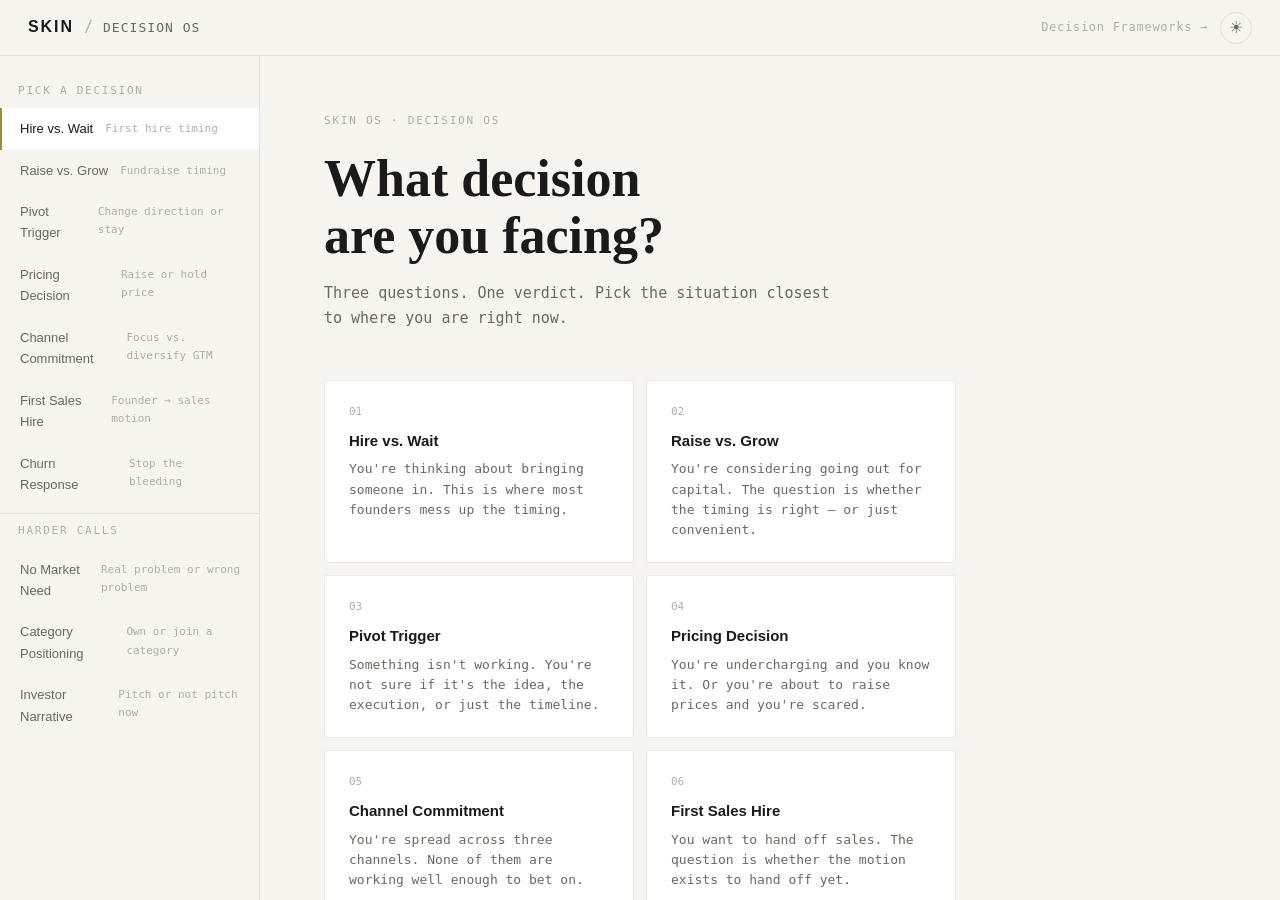
==== skin-decision-os.html @ 09aca873 "Add files via upload Added a new section - real "Decision OS" Changed Decision OS to Framework" ====
<!DOCTYPE html>
<html lang="en">
<head>
<link rel="stylesheet" href="skin-os.css">
<meta charset="UTF-8">
<meta name="viewport" content="width=device-width, initial-scale=1.0">
<title>SKIN OS — Decision OS</title>
<style>

*, *::before, *::after { box-sizing: border-box; margin: 0; padding: 0; }
body {
  background: var(--bg); color: var(--text);
  font-family: var(--mono); font-size: 15px; line-height: 1.65;
  min-height: 100vh;
}

/* ── SHELL ── */
.shell {
  display: grid;
  grid-template-columns: 260px 1fr;
  grid-template-rows: 56px 1fr;
  height: 100vh;
  overflow: hidden;
}

/* ── TOPBAR ── */
.topbar {
  grid-column: 1/-1;
  display: flex; align-items: center; justify-content: space-between;
  padding: 0 28px; border-bottom: 1px solid var(--border);
  background: var(--bg); z-index: 100;
}
.brand { display: flex; align-items: baseline; gap: 10px; transition: opacity 0.15s; }
.brand:hover { opacity: 0.75; }
.brand .logo { font-family: var(--sans); font-weight: 800; font-size: 16px; letter-spacing: 0.12em; color: var(--text); }
.brand .sep  { color: var(--text-dim); }
.brand .sub  { font-size: 13px; color: var(--text-muted); letter-spacing: 0.08em; text-transform: uppercase; }
.topbar-right { display: flex; align-items: center; gap: 12px; }
.topbar-link {
  font-family: var(--mono); font-size: 12px; color: var(--text-dim);
  text-decoration: none; letter-spacing: 0.06em;
  transition: color 0.15s;
}
.topbar-link:hover { color: var(--text-muted); }

/* ── SIDEBAR ── */
.sidebar {
  border-right: 1px solid var(--border);
  overflow-y: auto; padding: 20px 0; background: var(--bg);
}
.sb-section {
  font-size: 11px; letter-spacing: 0.16em; color: var(--text-dim);
  text-transform: uppercase; padding: 0 18px 8px; margin-top: 6px;
}
.sb-item {
  padding: 10px 18px; cursor: pointer;
  border-left: 2px solid transparent;
  transition: all 0.15s;
}
.sb-item:hover { background: var(--bg2); }
.sb-item.active {
  background: var(--bg2);
  border-left-color: var(--accent);
}
.sb-name {
  font-family: var(--sans); font-size: 13px; font-weight: 500;
  color: var(--text-muted);
}
.sb-item.active .sb-name { color: var(--text); }
.sb-desc { font-size: 11px; color: var(--text-dim); margin-top: 2px; }
.sb-divider { height: 1px; background: var(--border); margin: 8px 0; }

/* ── MAIN ── */
.main {
  overflow-y: auto;
  background: var(--bg);
}

/* ── DECISION PANEL ── */
.decision-panel { display: none; }
.decision-panel.active { display: block; }

/* ── LANDING (pick your decision) ── */
.landing {
  padding: 56px 64px;
  max-width: 760px;
}
.landing-eyebrow {
  font-size: 11px; letter-spacing: 0.16em; text-transform: uppercase;
  color: var(--text-dim); margin-bottom: 20px;
}
.landing-title {
  font-family: var(--serif); font-size: 52px; font-weight: 600;
  line-height: 1.1; color: var(--text); margin-bottom: 16px;
}
.landing-sub {
  font-size: 15px; color: var(--text-muted); line-height: 1.7;
  max-width: 520px; margin-bottom: 48px;
}
.decision-grid {
  display: grid;
  grid-template-columns: 1fr 1fr;
  gap: 12px;
}
.decision-card {
  border: 1px solid var(--border);
  padding: 22px 24px;
  border-radius: 4px;
  cursor: pointer;
  transition: all 0.18s;
  background: var(--bg2);
}
.decision-card:hover {
  border-color: var(--accent);
  background: var(--bg3);
}
.dc-num {
  font-size: 11px; color: var(--text-dim);
  font-family: var(--mono); margin-bottom: 8px;
}
.dc-title {
  font-family: var(--sans); font-size: 15px; font-weight: 600;
  color: var(--text); margin-bottom: 6px;
}
.dc-trigger {
  font-size: 13px; color: var(--text-muted); line-height: 1.55;
}

/* ── FLOW PANEL (3-step conversation) ── */
.flow-wrap {
  display: flex;
  min-height: calc(100vh - 56px);
}
.flow-main {
  flex: 1;
  padding: 56px 64px;
  max-width: 680px;
}
.flow-aside {
  width: 280px;
  border-left: 1px solid var(--border);
  padding: 40px 28px;
  background: var(--bg2);
  flex-shrink: 0;
}

/* Step indicator */
.step-track {
  display: flex; align-items: center; gap: 8px;
  margin-bottom: 40px;
}
.step-dot {
  width: 8px; height: 8px; border-radius: 50%;
  background: var(--border-active); border: 1px solid var(--border-active);
  transition: all 0.2s;
}
.step-dot.done  { background: var(--accent2); border-color: var(--accent2); }
.step-dot.active { background: var(--accent); border-color: var(--accent); }
.step-line {
  flex: 1; height: 1px; background: var(--border);
  max-width: 40px; transition: background 0.3s;
}
.step-line.done { background: var(--accent2); }

/* Step content */
.step-block { display: none; animation: stepIn 0.22s ease; }
.step-block.active { display: block; }
@keyframes stepIn {
  from { opacity: 0; transform: translateY(10px); }
  to   { opacity: 1; transform: translateY(0); }
}

.step-eyebrow {
  font-size: 11px; letter-spacing: 0.14em; text-transform: uppercase;
  color: var(--text-dim); margin-bottom: 16px;
}
.step-trigger {
  font-family: var(--serif); font-size: 28px; font-weight: 600;
  line-height: 1.25; color: var(--text); margin-bottom: 12px;
}
.step-context {
  font-size: 14px; color: var(--text-muted); line-height: 1.65;
  margin-bottom: 36px; max-width: 480px;
}

/* Question inputs */
.questions { display: flex; flex-direction: column; gap: 16px; }

.q-block { }
.q-label {
  font-size: 14px; color: var(--text); margin-bottom: 12px;
  line-height: 1.55; font-weight: 500;
}
.q-label span { color: var(--text-muted); font-weight: 400; }

/* Binary / forced choice buttons */
.choice-row { display: flex; gap: 8px; flex-wrap: wrap; }
.choice-btn {
  font-family: var(--mono); font-size: 13px;
  padding: 8px 18px; border-radius: 2px;
  border: 1px solid var(--border);
  background: none; color: var(--text-muted);
  cursor: pointer; transition: all 0.15s;
  white-space: nowrap;
}
.choice-btn:hover { border-color: var(--border-h); color: var(--text); }
.choice-btn.selected {
  background: var(--bg3);
  border-color: var(--accent);
  color: var(--accent);
}

/* Numeric input */
.num-wrap { display: flex; align-items: center; gap: 10px; }
.num-input {
  font-family: var(--mono); font-size: 18px;
  width: 90px; padding: 8px 12px;
  background: var(--bg3); border: 1px solid var(--border);
  color: var(--text); border-radius: 2px;
  text-align: center;
  transition: border-color 0.15s;
}
.num-input:focus { outline: none; border-color: var(--accent); }
.num-unit { font-size: 13px; color: var(--text-muted); }

/* Next button */
.next-btn {
  margin-top: 36px;
  font-family: var(--mono); font-size: 13px; letter-spacing: 0.06em;
  padding: 10px 28px; border-radius: 2px;
  background: var(--accent); color: var(--bg);
  border: none; cursor: pointer;
  transition: opacity 0.15s;
  opacity: 0.35; pointer-events: none;
}
.next-btn.ready { opacity: 1; pointer-events: auto; }
.next-btn.ready:hover { opacity: 0.85; }

/* ── VERDICT ── */
.verdict-wrap {
  margin-top: 8px;
  animation: stepIn 0.3s ease;
}
.verdict-badge {
  display: inline-flex; align-items: center; gap: 8px;
  padding: 10px 20px; border-radius: 2px;
  font-family: var(--sans); font-size: 18px; font-weight: 700;
  letter-spacing: 0.05em; margin-bottom: 28px;
}
.verdict-badge.go    { background: rgba(143,184,154,0.15); color: var(--score-high); border: 1px solid rgba(143,184,154,0.3); }
.verdict-badge.wait  { background: rgba(200,184,122,0.15); color: var(--score-mid);  border: 1px solid rgba(200,184,122,0.3); }
.verdict-badge.stop  { background: rgba(200,138,122,0.15); color: var(--score-low);  border: 1px solid rgba(200,138,122,0.3); }
.verdict-badge.fix   { background: rgba(160,143,200,0.15); color: var(--accent3);    border: 1px solid rgba(160,143,200,0.3); }

.verdict-headline {
  font-family: var(--serif); font-size: 36px; font-weight: 600;
  line-height: 1.15; color: var(--text); margin-bottom: 16px;
}
.verdict-reason {
  font-size: 15px; color: var(--text-muted); line-height: 1.7;
  max-width: 480px; margin-bottom: 32px;
  padding-left: 16px; border-left: 2px solid var(--accent);
}
.verdict-actions { display: flex; gap: 12px; flex-wrap: wrap; }
.btn-restart {
  font-family: var(--mono); font-size: 12px; letter-spacing: 0.06em;
  padding: 8px 20px; border-radius: 2px;
  border: 1px solid var(--border); background: none;
  color: var(--text-muted); cursor: pointer;
  transition: all 0.15s;
}
.btn-restart:hover { border-color: var(--border-h); color: var(--text); }
.btn-framework {
  font-family: var(--mono); font-size: 12px; letter-spacing: 0.06em;
  padding: 8px 20px; border-radius: 2px;
  border: 1px solid var(--border-active); background: none;
  color: var(--text-muted); cursor: pointer;
  text-decoration: none; display: inline-flex; align-items: center; gap: 6px;
  transition: all 0.15s;
}
.btn-framework:hover { color: var(--text); }

/* ── ASIDE ── */
.aside-label {
  font-size: 10px; letter-spacing: 0.14em; text-transform: uppercase;
  color: var(--text-dim); margin-bottom: 16px;
}
.aside-decision {
  font-family: var(--sans); font-size: 15px; font-weight: 600;
  color: var(--text); margin-bottom: 20px;
}
.aside-answers { display: flex; flex-direction: column; gap: 10px; }
.aside-answer {
  font-size: 12px; color: var(--text-dim); line-height: 1.55;
}
.aside-answer .aq { color: var(--text-muted); }
.aside-answer .av { color: var(--accent); font-weight: 500; }
.aside-note {
  margin-top: 32px; padding-top: 20px;
  border-top: 1px solid var(--border);
  font-size: 12px; color: var(--text-dim); line-height: 1.6;
}
.aside-note strong { color: var(--text-muted); font-weight: 500; }

/* ── MOBILE NAV ── */
.mobile-dim-nav { display: none; grid-column: 1 / -1; }

@media (max-width: 860px) {
  .shell {
    grid-template-columns: 1fr;
    grid-template-rows: 56px auto 1fr;
    height: auto; min-height: 100vh; overflow: auto;
  }
  .sidebar { display: none; }
  .mobile-dim-nav {
    display: flex !important;
    overflow-x: auto; gap: 6px;
    padding: 10px 16px;
    border-bottom: 1px solid var(--border);
    background: var(--bg);
    scrollbar-width: none;
    -webkit-overflow-scrolling: touch;
  }
  .mobile-dim-nav::-webkit-scrollbar { display: none; }
  .mobile-dim-btn {
    flex-shrink: 0; font-family: var(--mono); font-size: 13px;
    padding: 6px 14px; border: 1px solid var(--border);
    border-radius: 20px; background: none; color: var(--text-muted);
    cursor: pointer; white-space: nowrap; transition: all 0.15s;
  }
  .mobile-dim-btn.active { border-color: var(--accent); color: var(--accent); background: var(--bg2); }

  .brand .sep, .brand .sub { display: none; }
  .topbar { padding: 0 16px; }

  .landing { padding: 32px 20px; }
  .landing-title { font-size: 36px; }
  .decision-grid { grid-template-columns: 1fr; }

  .flow-wrap { flex-direction: column; }
  .flow-main { padding: 32px 20px; }
  .flow-aside { width: 100%; border-left: none; border-top: 1px solid var(--border); padding: 24px 20px; }

  .step-trigger { font-size: 22px; }
  .verdict-headline { font-size: 26px; }
}
</style>
</head>
<body>
<div class="shell">

  <!-- TOPBAR -->
  <header class="topbar">
    <a href="index.html" class="brand" style="text-decoration:none;color:inherit;cursor:pointer;" title="Back to SKIN OS home">
      <span class="logo">SKIN</span>
      <span class="sep">/</span>
      <span class="sub">Decision OS</span>
    </a>
    <div class="topbar-right">
      <a href="skin-playbooks-schema.html" class="topbar-link">Decision Frameworks →</a>
    </div>
  </header>

  <!-- SIDEBAR -->
  <nav class="sidebar scrollbar-thin" id="sidebar">
    <div class="sb-section">Pick a decision</div>
    <div class="sb-item active" onclick="openDecision('hire')">
      <div class="sb-name">Hire vs. Wait</div>
      <div class="sb-desc">First hire timing</div>
    </div>
    <div class="sb-item" onclick="openDecision('raise')">
      <div class="sb-name">Raise vs. Grow</div>
      <div class="sb-desc">Fundraise timing</div>
    </div>
    <div class="sb-item" onclick="openDecision('pivot')">
      <div class="sb-name">Pivot Trigger</div>
      <div class="sb-desc">Change direction or stay</div>
    </div>
    <div class="sb-item" onclick="openDecision('price')">
      <div class="sb-name">Pricing Decision</div>
      <div class="sb-desc">Raise or hold price</div>
    </div>
    <div class="sb-item" onclick="openDecision('channel')">
      <div class="sb-name">Channel Commitment</div>
      <div class="sb-desc">Focus vs. diversify GTM</div>
    </div>
    <div class="sb-item" onclick="openDecision('sales')">
      <div class="sb-name">First Sales Hire</div>
      <div class="sb-desc">Founder → sales motion</div>
    </div>
    <div class="sb-item" onclick="openDecision('churn')">
      <div class="sb-name">Churn Response</div>
      <div class="sb-desc">Stop the bleeding</div>
    </div>
    <div class="sb-divider"></div>
    <div class="sb-section">Harder calls</div>
    <div class="sb-item" onclick="openDecision('nomarket')">
      <div class="sb-name">No Market Need</div>
      <div class="sb-desc">Real problem or wrong problem</div>
    </div>
    <div class="sb-item" onclick="openDecision('category')">
      <div class="sb-name">Category Positioning</div>
      <div class="sb-desc">Own or join a category</div>
    </div>
    <div class="sb-item" onclick="openDecision('raise2')">
      <div class="sb-name">Investor Narrative</div>
      <div class="sb-desc">Pitch or not pitch now</div>
    </div>
  </nav>

  <!-- MOBILE NAV -->
  <nav class="mobile-dim-nav" id="mobile-nav-dos" aria-label="Pick a decision">
    <button class="mobile-dim-btn active" onclick="openDecision('hire')">Hire</button>
    <button class="mobile-dim-btn" onclick="openDecision('raise')">Raise</button>
    <button class="mobile-dim-btn" onclick="openDecision('pivot')">Pivot</button>
    <button class="mobile-dim-btn" onclick="openDecision('price')">Price</button>
    <button class="mobile-dim-btn" onclick="openDecision('channel')">Channel</button>
    <button class="mobile-dim-btn" onclick="openDecision('sales')">Sales hire</button>
    <button class="mobile-dim-btn" onclick="openDecision('churn')">Churn</button>
    <button class="mobile-dim-btn" onclick="openDecision('nomarket')">No market</button>
    <button class="mobile-dim-btn" onclick="openDecision('category')">Category</button>
    <button class="mobile-dim-btn" onclick="openDecision('raise2')">Investor pitch</button>
  </nav>

  <!-- MAIN -->
  <main class="main scrollbar-thin" id="main-area">

    <!-- LANDING -->
    <div class="decision-panel active" id="panel-landing">
      <div class="landing">
        <div class="landing-eyebrow">SKIN OS · Decision OS</div>
        <div class="landing-title">What decision<br>are you facing?</div>
        <p class="landing-sub">Three questions. One verdict. Pick the situation closest to where you are right now.</p>
        <div class="decision-grid">
          <div class="decision-card" onclick="openDecision('hire')">
            <div class="dc-num">01</div>
            <div class="dc-title">Hire vs. Wait</div>
            <div class="dc-trigger">You're thinking about bringing someone in. This is where most founders mess up the timing.</div>
          </div>
          <div class="decision-card" onclick="openDecision('raise')">
            <div class="dc-num">02</div>
            <div class="dc-title">Raise vs. Grow</div>
            <div class="dc-trigger">You're considering going out for capital. The question is whether the timing is right — or just convenient.</div>
          </div>
          <div class="decision-card" onclick="openDecision('pivot')">
            <div class="dc-num">03</div>
            <div class="dc-title">Pivot Trigger</div>
            <div class="dc-trigger">Something isn't working. You're not sure if it's the idea, the execution, or just the timeline.</div>
          </div>
          <div class="decision-card" onclick="openDecision('price')">
            <div class="dc-num">04</div>
            <div class="dc-title">Pricing Decision</div>
            <div class="dc-trigger">You're undercharging and you know it. Or you're about to raise prices and you're scared.</div>
          </div>
          <div class="decision-card" onclick="openDecision('channel')">
            <div class="dc-num">05</div>
            <div class="dc-title">Channel Commitment</div>
            <div class="dc-trigger">You're spread across three channels. None of them are working well enough to bet on.</div>
          </div>
          <div class="decision-card" onclick="openDecision('sales')">
            <div class="dc-num">06</div>
            <div class="dc-title">First Sales Hire</div>
            <div class="dc-trigger">You want to hand off sales. The question is whether the motion exists to hand off yet.</div>
          </div>
          <div class="decision-card" onclick="openDecision('churn')">
            <div class="dc-num">07</div>
            <div class="dc-title">Churn Response</div>
            <div class="dc-trigger">Customers are leaving. The real question is why — and whether you're solving the right problem.</div>
          </div>
          <div class="decision-card" onclick="openDecision('nomarket')">
            <div class="dc-num">08</div>
            <div class="dc-title">No Market Need?</div>
            <div class="dc-trigger">Nobody's buying at the rate you expected. You need to know if it's the market or the motion.</div>
          </div>
          <div class="decision-card" onclick="openDecision('category')">
            <div class="dc-num">09</div>
            <div class="dc-title">Category Positioning</div>
            <div class="dc-trigger">Investors and customers keep comparing you to the wrong companies. Your category is working against you.</div>
          </div>
          <div class="decision-card" onclick="openDecision('raise2')">
            <div class="dc-num">10</div>
            <div class="dc-title">Investor Narrative</div>
            <div class="dc-trigger">You're about to pitch. You need to know if the story is ready — or if you're going out too early.</div>
          </div>
        </div>
      </div>
    </div>

    <!-- DECISION FLOW PANEL — rendered by JS -->
    <div class="decision-panel" id="panel-flow">
      <div class="flow-wrap">
        <div class="flow-main" id="flow-main-content">
          <!-- Injected by JS -->
        </div>
        <div class="flow-aside" id="flow-aside-content">
          <!-- Injected by JS -->
        </div>
      </div>
    </div>

  </main>
</div>

<script>
/* ============================================================
   SKIN Decision OS — Engine
   Each decision: trigger, steps (questions), logic (fn → verdict)
   ============================================================ */

const DECISIONS = {

  hire: {
    title: 'Hire vs. Wait',
    trigger: "You're about to hire. This is where most founders mess up.",
    context: "The urge to hire is usually correct. The timing almost never is. Three questions — then a verdict.",
    steps: [
      {
        eyebrow: 'Step 1 of 3 — Runway',
        q: 'How many months of runway do you have right now?',
        type: 'choice',
        choices: ['< 6 months', '6–12 months', '12–18 months', '18+ months'],
        key: 'runway'
      },
      {
        eyebrow: 'Step 2 of 3 — Repeatability',
        q: 'Do you have a repeatable sales or delivery motion — something a new person could follow without you in every meeting?',
        type: 'choice',
        choices: ['Not yet', 'Partially — some of it is documented', 'Yes — it exists and works'],
        key: 'motion'
      },
      {
        eyebrow: 'Step 3 of 3 — Need',
        q: "What's actually blocking you right now?",
        type: 'choice',
        choices: ['I\'m the bottleneck on sales', 'I\'m the bottleneck on delivery/ops', 'I need a co-pilot for strategy', 'I want to move faster overall'],
        key: 'need'
      }
    ],
    logic: (a) => {
      if (a.runway === '< 6 months') return {
        type: 'stop', label: 'Do not hire',
        headline: 'You don\'t have the runway to do this right.',
        reason: 'Hiring with less than 6 months of runway creates pressure that leads to bad decisions. Fix the cash position first — then hire.',
        framework: 'pb-hire'
      };
      if (a.motion === 'Not yet' && a.need === 'I\'m the bottleneck on sales') return {
        type: 'fix', label: 'Fix the motion first',
        headline: 'You can\'t hire a salesperson into a process that doesn\'t exist.',
        reason: 'A sales hire without a repeatable motion just means you\'re paying someone to learn the same lessons you already learned. Document what\'s working first.',
        framework: 'pb-sales'
      };
      if (a.runway === '18+ months' && a.motion !== 'Not yet') return {
        type: 'go', label: 'Hire now',
        headline: 'The conditions are right. Move fast.',
        reason: 'You have runway, a motion to hand off, and a real bottleneck. Waiting longer is the mistake here — every week you delay is a week of lost leverage.',
        framework: 'pb-hire'
      };
      if (a.need === 'I want to move faster overall') return {
        type: 'wait', label: 'Not the right reason',
        headline: '"Moving faster" isn\'t a hire — it\'s a focus problem.',
        reason: 'Generalist speed hires rarely solve the underlying problem. Define exactly what\'s blocked before you define the role.',
        framework: 'pb-hire'
      };
      return {
        type: 'wait', label: 'Wait — conditions not met',
        headline: 'You\'re close, but something isn\'t ready.',
        reason: 'You have the runway, but the motion isn\'t solid enough to hand off yet. Spend 4–6 weeks making the process explicit. Then hire.',
        framework: 'pb-hire'
      };
    }
  },

  raise: {
    title: 'Raise vs. Grow',
    trigger: "You're considering going out for capital. The question is timing.",
    context: "Most founders raise when they're scared of running out, not when they have leverage. Three questions.",
    steps: [
      {
        eyebrow: 'Step 1 of 3 — Runway',
        q: 'How many months of runway do you have right now?',
        type: 'choice',
        choices: ['< 3 months', '3–6 months', '6–12 months', '12+ months'],
        key: 'runway'
      },
      {
        eyebrow: 'Step 2 of 3 — Traction',
        q: 'What does your growth look like over the last 90 days?',
        type: 'choice',
        choices: ['Declining or flat', 'Slow growth (< 5% MoM)', 'Solid growth (5–15% MoM)', 'Strong growth (15%+ MoM)'],
        key: 'growth'
      },
      {
        eyebrow: 'Step 3 of 3 — Clarity',
        q: 'Can you name the specific milestone this raise gets you to — and why that milestone changes your story?',
        type: 'choice',
        choices: ['Not really — I need capital to survive', 'I have a rough sense of it', 'Yes — I can state it in one sentence'],
        key: 'clarity'
      }
    ],
    logic: (a) => {
      if (a.runway === '< 3 months') return {
        type: 'stop', label: 'Survival raise — change the framing',
        headline: "You're raising from a position of desperation. That's visible.",
        reason: 'Investors can smell a survival raise. Extend runway first — cut burn, find revenue, do a bridge. Raise when you have options, not when you\'re out of them.',
        framework: 'pb-raise'
      };
      if (a.growth === 'Strong growth (15%+ MoM)' && a.clarity === 'Yes — I can state it in one sentence') return {
        type: 'go', label: 'Raise now — you have leverage',
        headline: 'Strong growth and a clear milestone. This is the window.',
        reason: 'Investors fund momentum. You have it. A specific use-of-funds narrative turns this into a compelling round. Go in the next 60 days.',
        framework: 'pb-raise'
      };
      if (a.clarity === 'Not really — I need capital to survive') return {
        type: 'fix', label: 'Define the milestone first',
        headline: '"I need capital to survive" is not an investor story.',
        reason: 'Every raise needs a milestone: "This money gets us to $X ARR / Y users / Z proof point — which unlocks Series A pricing." Without that, you\'re asking investors to take a bet with no defined finish line.',
        framework: 'pb-raise'
      };
      if (a.growth === 'Declining or flat') return {
        type: 'wait', label: 'Fix the growth story first',
        headline: 'Raising on a flat or declining trajectory makes everything harder.',
        reason: 'You can raise on flat growth — but you\'ll pay for it in valuation and terms. Spend 60 days fixing the metric that\'s most visible to investors before going out.',
        framework: 'pb-raise'
      };
      return {
        type: 'wait', label: 'Almost — sharpen the narrative',
        headline: 'The conditions are forming but the story isn\'t tight enough yet.',
        reason: 'You have solid growth and reasonable runway. The missing piece is a crisp milestone narrative. Nail that in the next 2–3 weeks, then start the process.',
        framework: 'pb-raise'
      };
    }
  },

  pivot: {
    title: 'Pivot Trigger',
    trigger: "Something isn't working. You need to know if it's the idea or the execution.",
    context: "Most founders pivot too early or too late. The hard part is knowing which failure mode you're in.",
    steps: [
      {
        eyebrow: 'Step 1 of 3 — Signal',
        q: 'What\'s the clearest signal that something is wrong?',
        type: 'choice',
        choices: ['Nobody is paying', 'People pay once but don\'t return', 'Growth is just too slow', 'A specific competitor is winning deals we should win'],
        key: 'signal'
      },
      {
        eyebrow: 'Step 2 of 3 — Evidence',
        q: 'Have you talked to at least 10 churned or non-converting users in the last 60 days?',
        type: 'choice',
        choices: ['No', 'Yes — and they can\'t explain clearly why they didn\'t buy/stay', 'Yes — and they gave specific, consistent reasons'],
        key: 'research'
      },
      {
        eyebrow: 'Step 3 of 3 — Love',
        q: 'Do you have any users who would be genuinely disappointed if the product disappeared tomorrow?',
        type: 'choice',
        choices: ['No — I don\'t think so', 'Maybe 1–2 outliers', 'Yes — a small but real group'],
        key: 'love'
      }
    ],
    logic: (a) => {
      if (a.research === 'No') return {
        type: 'fix', label: 'Talk to users first',
        headline: "You can't navigate without data.",
        reason: "A pivot based on internal anxiety isn't a pivot — it's a guess. Talk to 10 churned or non-converting users before making any directional decision. The answer is usually in those conversations.",
        framework: 'pb-nomarket'
      };
      if (a.signal === 'Nobody is paying' && a.love === 'No — I don\'t think so') return {
        type: 'stop', label: 'Pivot — the market signal is clear',
        headline: 'No payment and no love means the problem isn\'t painful enough.',
        reason: 'This is the clearest pivot signal there is. Not a pivot to a new feature — a pivot to a different problem. Use your distribution and team as the asset, not the current product.',
        framework: 'pb-nomarket'
      };
      if (a.love === 'Yes — a small but real group') return {
        type: 'go', label: 'Do not pivot — double down on the lovers',
        headline: 'You have real signal. The job is to find more people like them.',
        reason: 'A small group of genuinely passionate users is more valuable than a large group of lukewarm ones. Stop trying to fix the whole product and obsess over who loves it and why.',
        framework: 'pb-pivot'
      };
      if (a.signal === 'A specific competitor is winning deals we should win') return {
        type: 'fix', label: 'Fix positioning, not product',
        headline: 'Losing to a competitor is a sales and positioning problem first.',
        reason: 'Before you change what you build, understand exactly what the competitor says that you don\'t. Often it\'s a framing issue, not a feature issue.',
        framework: 'pb-category'
      };
      return {
        type: 'wait', label: 'Not yet — gather more signal',
        headline: 'The signal is mixed. Don\'t pivot on mixed signal.',
        reason: 'You have some evidence of pain but not enough clarity on direction. Run 2–3 more weeks of structured user research before making a directional call.',
        framework: 'pb-pivot'
      };
    }
  },

  price: {
    title: 'Pricing Decision',
    trigger: "You're thinking about changing your price. This is almost always the right move — the question is direction.",
    context: "Founders consistently underprice. The fear of raising prices is almost never borne out by the data.",
    steps: [
      {
        eyebrow: 'Step 1 of 3 — Current state',
        q: 'Where are you with pricing right now?',
        type: 'choice',
        choices: ['Charging nothing (free or trial)', 'Charging but below market', 'At market rate', 'Premium — above most competitors'],
        key: 'current'
      },
      {
        eyebrow: 'Step 2 of 3 — Customer response',
        q: 'When you mention your price to a prospect, what\'s the most common reaction?',
        type: 'choice',
        choices: ['Immediate objection — "that\'s too expensive"', 'Some friction but usually closes', 'No pushback — they just pay', 'They ask for a cheaper tier'],
        key: 'reaction'
      },
      {
        eyebrow: 'Step 3 of 3 — Value signal',
        q: 'Do your best customers ever tell you, unprompted, that the product saves them time or money?',
        type: 'choice',
        choices: ['No — never', 'Occasionally', 'Yes — they say it regularly'],
        key: 'value'
      }
    ],
    logic: (a) => {
      if (a.current === 'Charging nothing (free or trial)') return {
        type: 'fix', label: 'Start charging — now',
        headline: "Free is not a pricing strategy. It's avoiding a conversation.",
        reason: "Until you charge, you have engagement data, not market data. Someone paying $50/month tells you 100x more about value than someone using something for free. Pick a number and charge it this week.",
        framework: 'pb-price'
      };
      if (a.reaction === 'No pushback — they just pay' && a.value === 'Yes — they say it regularly') return {
        type: 'go', label: 'Raise price — immediately',
        headline: "No pushback and high value means you're leaving money on the table.",
        reason: "If nobody flinches at your price and they're vocal about the value, you've already lost the negotiation. Double it and watch what happens. You'll learn more from one pricing test than a year of guessing.",
        framework: 'pb-price'
      };
      if (a.reaction === 'Immediate objection — "that\'s too expensive"' && a.value === 'No — never') return {
        type: 'fix', label: 'Fix value delivery before raising price',
        headline: "The pricing objection is a value objection in disguise.",
        reason: "When customers say 'too expensive' and can't articulate what you save them, the product isn't connecting the dots for them. Fix the value narrative first — then the price can follow.",
        framework: 'pb-price'
      };
      return {
        type: 'go', label: 'Test a higher price on new customers',
        headline: "Run the experiment — raise price for new customers only.",
        reason: "Don't change existing contracts. Just quote the next 5 prospects at 30–50% higher and measure conversion. Real data beats gut feel every time.",
        framework: 'pb-price'
      };
    }
  },

  channel: {
    title: 'Channel Commitment',
    trigger: "You're running multiple channels. None of them are working well enough to bet on.",
    context: "The answer is almost always to cut, not add. Three questions to find out which one to keep.",
    steps: [
      {
        eyebrow: 'Step 1 of 3 — Current state',
        q: 'How many acquisition channels are you actively running right now?',
        type: 'choice',
        choices: ['1', '2', '3', '4 or more'],
        key: 'channels'
      },
      {
        eyebrow: 'Step 2 of 3 — Best signal',
        q: 'Across all your channels, where did your best 3 customers come from?',
        type: 'choice',
        choices: ['All from the same channel', 'Mostly one channel, some from others', 'Spread across multiple channels', "I honestly don't know"],
        key: 'source'
      },
      {
        eyebrow: 'Step 3 of 3 — Conversion',
        q: 'Do you have real conversion data (not estimates) for at least one channel?',
        type: 'choice',
        choices: ['No — I\'m tracking loosely at best', 'Yes — for one channel', 'Yes — for multiple channels'],
        key: 'data'
      }
    ],
    logic: (a) => {
      if (a.source === "I honestly don't know") return {
        type: 'fix', label: 'Track sources before you test channels',
        headline: "You can't optimize what you don't measure.",
        reason: "Shut down all channels for 2 weeks and add source tracking to every new customer conversation. Ask every lead: 'How did you find us?' The answer will make every other decision obvious.",
        framework: 'pb-channel'
      };
      if (a.source === 'All from the same channel') return {
        type: 'go', label: 'Double down on the one that works',
        headline: "The answer is already in your data. You're just not acting on it.",
        reason: "If your best customers all came from one place, that's your channel. Cut everything else and put the budget, time, and attention into that single source. Diversification comes after dominance.",
        framework: 'pb-channel'
      };
      if (a.channels === '4 or more') return {
        type: 'stop', label: 'Cut to two — immediately',
        headline: "Four channels means four things you're bad at.",
        reason: "Running four channels with a small team means none of them get enough resources to be conclusive. Pick the two with the best data and cut the rest. You can always add back later.",
        framework: 'pb-channel'
      };
      return {
        type: 'wait', label: 'Run a 30-day single-channel sprint',
        headline: "Commit fully to one channel for 30 days before judging any of them.",
        reason: "Most channels fail because they never got enough resources to succeed. Pick one, go all-in for a month, and measure with rigor. Then decide.",
        framework: 'pb-channel'
      };
    }
  },

  sales: {
    title: 'First Sales Hire',
    trigger: "You want to get out of sales. This is one of the most consequential hires you'll make.",
    context: "Hiring a salesperson before the motion exists is one of the top five ways early-stage companies destroy runway.",
    steps: [
      {
        eyebrow: 'Step 1 of 3 — Repeatability',
        q: 'Can you close a deal following a written process — not just by being you?',
        type: 'choice',
        choices: ['No — it\'s entirely in my head', 'There\'s a rough structure but it\'s not written', 'Yes — it\'s documented and I\'ve tested it'],
        key: 'process'
      },
      {
        eyebrow: 'Step 2 of 3 — Volume',
        q: 'How many deals have you personally closed in the last 90 days?',
        type: 'choice',
        choices: ['0–2', '3–5', '6–10', '10+'],
        key: 'volume'
      },
      {
        eyebrow: 'Step 3 of 3 — Bottleneck',
        q: "What's actually limiting sales growth right now?",
        type: 'choice',
        choices: ['Not enough leads', 'Leads exist but conversion is low', 'I can\'t close fast enough — capacity is the limit', 'Product issues are blocking deals'],
        key: 'bottleneck'
      }
    ],
    logic: (a) => {
      if (a.process === 'No — it\'s entirely in my head') return {
        type: 'stop', label: 'Do not hire yet',
        headline: "You can't hand off a process that lives only in your head.",
        reason: "Write down every step of your current sales process — from first contact to close. If you can't do that in a day, you don't have a process. Fix this before hiring anyone.",
        framework: 'pb-sales'
      };
      if (a.bottleneck === 'Product issues are blocking deals') return {
        type: 'fix', label: 'Fix the product block first',
        headline: "A sales hire won't fix a product problem — it'll make it louder.",
        reason: "If product gaps are killing deals, bringing in a salesperson just creates more frustrated conversations with prospects. Resolve the top 2 blockers first.",
        framework: 'pb-sales'
      };
      if (a.process === 'Yes — it\'s documented and I\'ve tested it' && a.bottleneck === 'I can\'t close fast enough — capacity is the limit') return {
        type: 'go', label: 'Hire now',
        headline: "You have a motion, you have demand, capacity is the only limit.",
        reason: "This is the right reason to hire. You're leaving closed deals on the table because you're the bottleneck — not because the process is unclear. Move in the next 30 days.",
        framework: 'pb-sales'
      };
      return {
        type: 'wait', label: 'Close more deals yourself first',
        headline: "10 founder-closed deals is the minimum before you hand off sales.",
        reason: "Every deal you close personally teaches you something a new hire can't figure out on their own. Keep closing, keep documenting. Then hire.",
        framework: 'pb-sales'
      };
    }
  },

  churn: {
    title: 'Churn Response',
    trigger: "Customers are leaving. Before you fix anything, you need to know why.",
    context: "Churn has four root causes. Treating the wrong one wastes 90 days and often accelerates the problem.",
    steps: [
      {
        eyebrow: 'Step 1 of 3 — Timing',
        q: 'When is churn happening most?',
        type: 'choice',
        choices: ['Within the first 30 days', '30–90 days in', 'After 3+ months of use', 'No clear pattern'],
        key: 'timing'
      },
      {
        eyebrow: 'Step 2 of 3 — Exit reason',
        q: "What do churned customers say when you ask why they left?",
        type: 'choice',
        choices: ['They say nothing — they just stop responding', '"It wasn\'t what I expected"', '"It stopped being useful" or "we found something else"', '"Too expensive for what it does"'],
        key: 'reason'
      },
      {
        eyebrow: 'Step 3 of 3 — Pattern',
        q: 'Is churn concentrated in a specific customer type or segment?',
        type: 'choice',
        choices: ['Yes — a clear profile', 'Somewhat — I have a suspicion', 'No — it\'s spread across everyone'],
        key: 'pattern'
      }
    ],
    logic: (a) => {
      if (a.timing === 'Within the first 30 days') return {
        type: 'fix', label: 'Fix onboarding — not product',
        headline: "Early churn is an onboarding failure, not a product failure.",
        reason: "Customers who leave in the first 30 days never reached their first value moment. The product may be fine — the path to 'aha' is broken. Redesign onboarding to deliver one undeniable win in the first 7 days.",
        framework: 'pb-churn'
      };
      if (a.reason === '"It wasn\'t what I expected"') return {
        type: 'fix', label: 'Fix the sales process',
        headline: "Expectation mismatch is a sales problem, not a product problem.",
        reason: "When customers say 'not what I expected,' you oversold or under-qualified. The product delivered what it promised — you promised the wrong thing. Tighten ICP and qualification before closing.",
        framework: 'pb-churn'
      };
      if (a.pattern === 'Yes — a clear profile') return {
        type: 'stop', label: 'Stop selling to that customer type',
        headline: "The wrong customers are churning. Stop acquiring them.",
        reason: "If churn is concentrated in a specific profile, that profile was never right for the product. Update your ICP definition to exclude them — and stop selling to them immediately.",
        framework: 'pb-churn'
      };
      if (a.reason === '"Too expensive for what it does"') return {
        type: 'fix', label: 'Fix value delivery, not pricing',
        headline: "Price objections after purchase are value perception problems.",
        reason: "When customers pay, use the product, and then say it costs too much — the product isn't making its value visible. Add usage reporting, ROI metrics, or outcome dashboards before cutting price.",
        framework: 'pb-churn'
      };
      return {
        type: 'fix', label: 'Run a structured churn diagnosis',
        headline: "Churn without a clear pattern needs systematic diagnosis first.",
        reason: "Interview your last 10 churned customers. Ask: what were you trying to do, what happened, what do you do now instead? The pattern will emerge. Don't change anything until you have that data.",
        framework: 'pb-churn'
      };
    }
  },

  nomarket: {
    title: 'No Market Need?',
    trigger: "Nobody's buying at the rate you expected. The question is: is it the problem or the motion?",
    context: "This is the most dangerous diagnosis to get wrong. Getting it right determines whether you fix product, GTM, or both.",
    steps: [
      {
        eyebrow: 'Step 1 of 3 — Engagement vs. payment',
        q: 'How would you describe your current user behavior?',
        type: 'choice',
        choices: ['People don\'t engage at all', 'People engage but don\'t pay', 'People pay but don\'t return', 'People pay and return, just not enough of them'],
        key: 'behavior'
      },
      {
        eyebrow: 'Step 2 of 3 — Pain intensity',
        q: "When you ask your best users what they'd do if your product disappeared tomorrow, what do they say?",
        type: 'choice',
        choices: ["Haven't asked", '"They\'d find something else easily"', '"They\'d figure it out, it\'d just be harder"', '"They\'d be seriously stuck"'],
        key: 'pain'
      },
      {
        eyebrow: 'Step 3 of 3 — Inbound',
        q: 'Have you ever had a customer find you without any outbound effort from you?',
        type: 'choice',
        choices: ['Never', 'Once or twice', 'Occasionally — it happens', 'Regularly'],
        key: 'inbound'
      }
    ],
    logic: (a) => {
      if (a.behavior === 'People don\'t engage at all' && a.pain === '"They\'d find something else easily"') return {
        type: 'stop', label: 'No market need — pivot',
        headline: "The signals are aligned. This is a problem of market, not execution.",
        reason: "No engagement and easily-replaceable pain means the problem isn't urgent or differentiated enough. This isn't a fix — it's a pivot. Use your distribution and team as the asset, not this product.",
        framework: 'pb-nomarket'
      };
      if (a.behavior === 'People pay and return, just not enough of them') return {
        type: 'fix', label: 'Distribution problem — not market need',
        headline: "The market exists. You just can't find it fast enough.",
        reason: "Paying, returning customers prove the market need. The constraint is acquisition, not demand. Double down on finding more people like your best customers before changing anything about the product.",
        framework: 'pb-nomarket'
      };
      if (a.inbound === 'Regularly' || a.pain === '"They\'d be seriously stuck"') return {
        type: 'go', label: 'Market need is real — fix GTM',
        headline: "The problem is real. People are looking for this.",
        reason: "Organic inbound and strong dependency signals mean the market is there. The issue is your GTM isn't reaching it efficiently. Focus on channel clarity and ICP precision.",
        framework: 'pb-channel'
      };
      return {
        type: 'fix', label: 'Run the demand test before deciding',
        headline: "The signal is too mixed to diagnose accurately yet.",
        reason: "Stop outbound for 2 weeks. Remove the free tier. Ask every active user the 'very disappointed' question. These three moves will give you a clear signal within 30 days.",
        framework: 'pb-nomarket'
      };
    }
  },

  category: {
    title: 'Category Positioning',
    trigger: "People keep comparing you to the wrong companies. Your category is working against you.",
    context: "How you're categorized determines who finds you and how much they'll pay. This is a strategic decision, not a branding one.",
    steps: [
      {
        eyebrow: 'Step 1 of 3 — Current state',
        q: 'When investors or customers find you for the first time, which comparison do they reach for?',
        type: 'choice',
        choices: ['A competitor we\'re better than', 'A company in the wrong space entirely', 'Something much bigger (flattering but inaccurate)', 'There isn\'t a clear comparison — they\'re confused'],
        key: 'comparison'
      },
      {
        eyebrow: 'Step 2 of 3 — Category authority',
        q: 'Do you have the credibility to create your own category — or do you need to borrow from an existing one?',
        type: 'choice',
        choices: ['We\'re unknown — no existing authority', 'We have traction but not platform-level reach', 'We have a known founder or significant traction', 'We\'re a recognized player in the space'],
        key: 'authority'
      },
      {
        eyebrow: 'Step 3 of 3 — Buyer clarity',
        q: "When your best customer explains your product to their colleague, what category do they use?",
        type: 'choice',
        choices: ["I haven't asked", 'A category that doesn\'t match how we describe ourselves', 'Roughly the same category we use', 'Exactly the category we want to own'],
        key: 'buyer_category'
      }
    ],
    logic: (a) => {
      if (a.comparison === 'There isn\'t a clear comparison — they\'re confused') return {
        type: 'fix', label: 'Join an existing category first',
        headline: "Confusion is not a positioning strategy.",
        reason: "If people can't place you, they can't route budget or attention to you. Join the nearest existing category, own a clear sub-segment, then challenge the broader category from a position of strength.",
        framework: 'pb-category'
      };
      if (a.buyer_category === 'Exactly the category we want to own') return {
        type: 'go', label: 'Your category is landing — reinforce it',
        headline: "Your buyers are using your language. That's the signal to accelerate.",
        reason: "When customers organically adopt your category language, you're winning the framing war. Double down on the language, the comparisons, and the 'enemy' narrative. Don't change it.",
        framework: 'pb-category'
      };
      if (a.authority === 'We\'re unknown — no existing authority') return {
        type: 'wait', label: 'Too early to create a category',
        headline: "Category creation requires authority you don't have yet.",
        reason: "Creating a category without market authority means you'll spend all your energy educating and none of it converting. Join an existing category, win it, then redefine it.",
        framework: 'pb-category'
      };
      return {
        type: 'fix', label: 'Close the gap between your language and your buyer\'s',
        headline: "The framing disconnect is costing you deals and investor meetings.",
        reason: "Interview your last 5 customers about how they described you internally before buying. Their language is your positioning. Adopt it — don't fight it.",
        framework: 'pb-category'
      };
    }
  },

  raise2: {
    title: 'Investor Narrative',
    trigger: "You're about to pitch. You need to know if the story is ready — or if you're going in too early.",
    context: "Pitching before the narrative is tight is worse than waiting. You burn relationships on a story that doesn't land.",
    steps: [
      {
        eyebrow: 'Step 1 of 3 — Origin',
        q: "Can you state in one sentence why you — specifically — are the right person to solve this problem?",
        type: 'choice',
        choices: ['Not really — it\'s a good opportunity, I\'m just early', 'I have relevant experience but it\'s not a compelling story', 'Yes — I lived this problem or built in this space before', 'Yes — and investors find it credible and specific'],
        key: 'origin'
      },
      {
        eyebrow: 'Step 2 of 3 — Milestone',
        q: "Can you state in one sentence what this raise gets you to — and why that milestone changes your valuation story?",
        type: 'choice',
        choices: ['No — I\'m raising to extend runway', 'I have a rough idea but it\'s not crisp', 'Yes — I can state it clearly', 'Yes — and I\'ve stress-tested it with advisors'],
        key: 'milestone'
      },
      {
        eyebrow: 'Step 3 of 3 — Evidence',
        q: "What's your single strongest evidence point right now?",
        type: 'choice',
        choices: ['I have a prototype or early users but no revenue', 'I have revenue but it\'s early and inconsistent', 'I have consistent month-over-month growth', 'I have strong growth and a clear market signal'],
        key: 'evidence'
      }
    ],
    logic: (a) => {
      if (a.origin === 'Not really — it\'s a good opportunity, I\'m just early') return {
        type: 'stop', label: 'Do not pitch yet',
        headline: "A generic origin story loses to every other pitch in the room.",
        reason: "Investors fund people before they fund ideas. 'Good opportunity' is not a founder story — it's a consulting deck. Spend 2 weeks developing a specific, personal, believable reason why you.",
        framework: 'pb-narrative'
      };
      if (a.milestone === 'No — I\'m raising to extend runway') return {
        type: 'stop', label: 'Reframe before pitching',
        headline: "'Extending runway' is not a milestone. It's a life support narrative.",
        reason: "No investor writes a check to help you survive. They write checks to get you to a specific proof point. Define the milestone — $X ARR, Y customers, Z product completion — then pitch.",
        framework: 'pb-narrative'
      };
      if (a.evidence === 'I have strong growth and a clear market signal' && a.milestone !== 'No — I\'m raising to extend runway') return {
        type: 'go', label: 'Pitch now — you have the ingredients',
        headline: "Strong evidence, clear milestone, and a founder story. Go.",
        reason: "The three things investors need are all present. Don't over-prepare — start the process in the next 2 weeks. The conversations themselves will sharpen the pitch.",
        framework: 'pb-narrative'
      };
      return {
        type: 'wait', label: 'Sharpen one thing before going out',
        headline: "You're close — but one gap will cost you in every meeting.",
        reason: "Identify your weakest element (origin, milestone, or evidence) and spend 3 weeks on it before starting the process. A tight story with one strong proof point beats a broad story with three weak ones.",
        framework: 'pb-narrative'
      };
    }
  }

};

/* ── Engine state ── */
let currentDecision = null;
let currentStep = 0;
let answers = {};

/* ── Open a decision flow ── */
function openDecision(key) {
  currentDecision = key;
  currentStep = 0;
  answers = {};

  const d = DECISIONS[key];
  if (!d) return;

  // Update sidebar active state
  document.querySelectorAll('.sb-item').forEach(i => i.classList.remove('active'));
  document.querySelectorAll('.sb-item').forEach(i => {
    if (i.getAttribute('onclick') && i.getAttribute('onclick').includes(`'${key}'`)) {
      i.classList.add('active');
    }
  });

  // Update mobile nav
  document.querySelectorAll('#mobile-nav-dos .mobile-dim-btn').forEach(b => {
    b.classList.toggle('active', b.getAttribute('onclick')?.includes(`'${key}'`));
  });

  // Switch to flow panel
  document.getElementById('panel-landing').classList.remove('active');
  document.getElementById('panel-flow').classList.add('active');

  renderFlow(d);
  scrollTop();
}

/* ── Render the flow ── */
function renderFlow(d) {
  const main = document.getElementById('flow-main-content');
  const aside = document.getElementById('flow-aside-content');

  // Step track
  const dots = d.steps.map((_, i) => `
    <div class="step-dot ${i < currentStep ? 'done' : i === currentStep ? 'active' : ''}"></div>
    ${i < d.steps.length - 1 ? `<div class="step-line ${i < currentStep ? 'done' : ''}"></div>` : ''}
  `).join('');

  // Build each step block
  const stepBlocks = d.steps.map((step, i) => {
    if (i !== currentStep) return `<div class="step-block" data-step="${i}"></div>`;
    return `
      <div class="step-block active" data-step="${i}">
        <div class="step-eyebrow">${step.eyebrow}</div>
        <div class="step-trigger">${d.trigger}</div>
        <p class="step-context">${d.context}</p>
        <div class="questions">
          <div class="q-block">
            <div class="q-label">${step.q}</div>
            ${renderInput(step, i)}
          </div>
        </div>
        <button class="next-btn" id="next-btn-${i}" onclick="nextStep()">
          ${i < d.steps.length - 1 ? 'Next →' : 'Get verdict →'}
        </button>
      </div>
    `;
  }).join('');

  main.innerHTML = `
    <div class="step-track">${dots}</div>
    ${stepBlocks}
  `;

  // Aside
  aside.innerHTML = renderAside(d);
}

function renderInput(step, stepIdx) {
  const val = answers[step.key];
  if (step.type === 'choice') {
    return `<div class="choice-row">
      ${step.choices.map(c => `
        <button class="choice-btn ${val === c ? 'selected' : ''}"
          onclick="selectChoice('${step.key}', this, ${stepIdx})">${c}</button>
      `).join('')}
    </div>`;
  }
  if (step.type === 'number') {
    return `<div class="num-wrap">
      <input class="num-input" type="number" id="num-${step.key}"
        value="${val || ''}" min="${step.min || 0}"
        oninput="selectNumber('${step.key}', this.value, ${stepIdx})"
        placeholder="—">
      ${step.unit ? `<span class="num-unit">${step.unit}</span>` : ''}
    </div>`;
  }
  return '';
}

function renderAside(d) {
  const answeredKeys = Object.keys(answers);
  return `
    <div class="aside-label">Current path</div>
    <div class="aside-decision">${d.title}</div>
    <div class="aside-answers">
      ${d.steps.map(step => {
        const ans = answers[step.key];
        if (!ans) return '';
        return `<div class="aside-answer">
          <div class="aq">${step.eyebrow.replace(/Step \d of \d — /, '')}</div>
          <div class="av">${ans}</div>
        </div>`;
      }).join('')}
    </div>
    <div class="aside-note">
      <strong>Three steps max.</strong> The verdict is based on the patterns we've seen across 1,700+ YC companies and 400+ Failory postmortems.
    </div>
  `;
}

/* ── Input handlers ── */
function selectChoice(key, btn, stepIdx) {
  const row = btn.closest('.choice-row');
  row.querySelectorAll('.choice-btn').forEach(b => b.classList.remove('selected'));
  btn.classList.add('selected');
  answers[key] = btn.textContent.trim();
  const nextBtn = document.getElementById(`next-btn-${stepIdx}`);
  if (nextBtn) nextBtn.classList.add('ready');
  renderAside(DECISIONS[currentDecision]);
  document.getElementById('flow-aside-content').innerHTML = renderAside(DECISIONS[currentDecision]);
}

function selectNumber(key, val, stepIdx) {
  answers[key] = val;
  const nextBtn = document.getElementById(`next-btn-${stepIdx}`);
  if (nextBtn && val) nextBtn.classList.add('ready');
}

/* ── Next step / verdict ── */
function nextStep() {
  const d = DECISIONS[currentDecision];
  if (currentStep < d.steps.length - 1) {
    currentStep++;
    renderFlow(d);
    scrollTop();
  } else {
    showVerdict(d);
  }
}

function showVerdict(d) {
  const verdict = d.logic(answers);
  const typeClass = { go: 'go', stop: 'stop', wait: 'wait', fix: 'fix' }[verdict.type] || 'wait';
  const typeIcon  = { go: '✓', stop: '✗', wait: '◎', fix: '→' }[verdict.type] || '→';

  const main = document.getElementById('flow-main-content');
  const aside = document.getElementById('flow-aside-content');

  const dots = d.steps.map((_, i) => `
    <div class="step-dot done"></div>
    ${i < d.steps.length - 1 ? `<div class="step-line done"></div>` : ''}
  `).join('');

  main.innerHTML = `
    <div class="step-track">${dots}</div>
    <div class="verdict-wrap">
      <div class="verdict-badge ${typeClass}">${typeIcon} ${verdict.label}</div>
      <div class="verdict-headline">${verdict.headline}</div>
      <p class="verdict-reason">${verdict.reason}</p>
      <div class="verdict-actions">
        <button class="btn-restart" onclick="openDecision('${currentDecision}')">Start over</button>
        <button class="btn-restart" onclick="backToLanding()">Different decision</button>
        <a class="btn-framework" href="skin-playbooks-schema.html#${verdict.framework}">
          Read the full framework →
        </a>
      </div>
    </div>
  `;

  // Final aside — show all answers
  aside.innerHTML = `
    <div class="aside-label">Your answers</div>
    <div class="aside-decision">${d.title}</div>
    <div class="aside-answers">
      ${d.steps.map(step => {
        const ans = answers[step.key];
        return `<div class="aside-answer">
          <div class="aq">${step.eyebrow.replace(/Step \d of \d — /, '')}</div>
          <div class="av">${ans || '—'}</div>
        </div>`;
      }).join('')}
    </div>
    <div class="aside-note">
      <strong>Verdict type: ${verdict.type.toUpperCase()}</strong><br>
      Not what you expected? Hit "Start over" and answer differently — the logic shifts based on your exact situation.
    </div>
  `;
  scrollTop();
}

function backToLanding() {
  document.getElementById('panel-flow').classList.remove('active');
  document.getElementById('panel-landing').classList.add('active');
  document.querySelectorAll('.sb-item').forEach(i => i.classList.remove('active'));
  scrollTop();
}

function scrollTop() {
  const main = document.querySelector('.main');
  if (main && main.scrollHeight > main.clientHeight) {
    main.scrollTo({ top: 0, behavior: 'smooth' });
  } else {
    window.scrollTo({ top: 0, behavior: 'smooth' });
  }
}

</script>
<script src="skin-os.js"></script>
</body>
</html>
---- skin-os.css ----
/* ============================================================
   SKIN OS — Shared Design System
   skin-os.css · v1.1

   HOW TO CUSTOMIZE
   ─────────────────
   Edit the CSS variables inside :root (dark mode defaults)
   and :root.day (light mode overrides) below.
   Everything in the OS inherits from these tokens.

   SECTIONS
   ─────────
   1. Design Tokens (colors, type, spacing)
   2. Light mode overrides
   3. Typography & font import
   4. Base reset
   5. Layout primitives (shell, topbar, sidebar)
   6. Topbar components
   7. Sidebar components
   8. Content cards (shared across all pages)
   9. Buttons & chips
   10. Scrollbar
   11. Day/Night toggle widget
   12. Animations & transitions
   ============================================================ */


/* ── 1. DESIGN TOKENS — Dark mode (default) ── */
:root {

  /* ── Backgrounds ──────────────────────────────
     bg:  page background
     bg2: card / panel surface
     bg3: inset / nested surface
     bg4: input / slider track              */
  --bg:  #0a0a08;
  --bg2: #111110;
  --bg3: #1a1a18;
  --bg4: #202020;

  /* ── Borders ────────────────────────────────── */
  --border:        rgba(255,255,255,0.07);
  --border-h:      rgba(255,255,255,0.14);
  --border-active: rgba(255,255,255,0.22);

  /* ── Text ───────────────────────────────────── */
  --text:       #e8e6df;
  --text-muted: #7a786f;
  --text-dim:   #3d3c38;

  /* ── Accent palette ─────────────────────────
     accent:  gold — primary highlights, active states
     accent2: sage green — positive signals, success
     accent3: soft violet — AI layer, schema, prompts  */
  --accent:  #c8b87a;
  --accent2: #8fb89a;
  --accent3: #a08fc8;

  /* ── Scoring colors ─────────────────────────── */
  --score-high: #8fb89a;
  --score-mid:  #c8b87a;
  --score-low:  #c88a7a;
  --danger:     #c88a7a;

  /* ── Typography ─────────────────────────────── */
  --mono:  'DM Mono', monospace;
  --serif: 'Cormorant Garamond', serif;
  --sans:  'Syne', sans-serif;

  /* ── Spacing & radius ───────────────────────── */
  --radius-sm: 2px;
  --radius-md: 4px;
  --radius-lg: 8px;

  /* ── Topbar height ──────────────────────────── */
  --topbar-h: 56px;

  /* ── Sidebar width ──────────────────────────── */
  --sidebar-w: 260px;

  /* ── Transitions ────────────────────────────── */
  --ease: 0.18s ease;
}


/* ── 2. LIGHT MODE OVERRIDES ── */
/* Applied when user clicks the toggle (adds .day to <html>)
   OR when OS prefers light and no manual choice is set.    */

@media (prefers-color-scheme: light) {
  :root:not(.dark) {
    --bg:  #f7f5ef;
    --bg2: #ffffff;
    --bg3: #f0ede5;
    --bg4: #e8e5dc;

    --border:        rgba(0,0,0,0.08);
    --border-h:      rgba(0,0,0,0.16);
    --border-active: rgba(0,0,0,0.28);

    --text:       #1a1a18;
    --text-muted: #6a6860;
    --text-dim:   #b0ae a5;

    --accent:  #9e8a42;
    --accent2: #3d7a52;
    --accent3: #6148a8;

    --score-high: #3d7a52;
    --score-mid:  #9e8a42;
    --score-low:  #a04830;
    --danger:     #a04830;
  }
}

/* Manual day class (set by JS toggle regardless of OS pref) */
:root.day {
  --bg:  #f7f5ef;
  --bg2: #ffffff;
  --bg3: #f0ede5;
  --bg4: #e8e5dc;

  --border:        rgba(0,0,0,0.08);
  --border-h:      rgba(0,0,0,0.16);
  --border-active: rgba(0,0,0,0.28);

  --text:       #1a1a18;
  --text-muted: #6a6860;
  --text-dim:   #b0aea5;

  --accent:  #9e8a42;
  --accent2: #3d7a52;
  --accent3: #6148a8;

  --score-high: #3d7a52;
  --score-mid:  #9e8a42;
  --score-low:  #a04830;
  --danger:     #a04830;
}

/* Manual dark class (overrides OS light preference) */
:root.dark {
  --bg:  #0a0a08;
  --bg2: #111110;
  --bg3: #1a1a18;
  --bg4: #202020;

  --border:        rgba(255,255,255,0.07);
  --border-h:      rgba(255,255,255,0.14);
  --border-active: rgba(255,255,255,0.22);

  --text:       #e8e6df;
  --text-muted: #7a786f;
  --text-dim:   #3d3c38;

  --accent:  #c8b87a;
  --accent2: #8fb89a;
  --accent3: #a08fc8;

  --score-high: #8fb89a;
  --score-mid:  #c8b87a;
  --score-low:  #c88a7a;
  --danger:     #c88a7a;
}


/* ── 3. FONT IMPORT ── */
@import url('https://fonts.googleapis.com/css2?family=DM+Mono:ital,wght@0,300;0,400;0,500;1,400&family=Cormorant+Garamond:ital,wght@0,400;0,600;1,400;1,600&family=Syne:wght@400;500;600;700;800&display=swap');


/* ── 4. BASE RESET ── */
*, *::before, *::after {
  box-sizing: border-box;
  margin: 0;
  padding: 0;
}

html {
  color-scheme: dark light;
}

body {
  background: var(--bg);
  color: var(--text);
  font-family: var(--mono);
  font-size: 15px;
  line-height: 1.65;
  min-height: 100vh;
  overflow-x: hidden;
  transition: background var(--ease), color var(--ease);
}

a {
  color: inherit;
  text-decoration: none;
}


/* ── 5. LAYOUT PRIMITIVES ── */

/* Three-column shell: sidebar | main | (optional right panel) */
.shell {
  display: grid;
  grid-template-columns: var(--sidebar-w) 1fr;
  grid-template-rows: var(--topbar-h) 1fr;
  height: 100vh;
  overflow: hidden;
}

/* Full-bleed two-column variant */
.shell-full {
  display: grid;
  grid-template-columns: 1fr;
  grid-template-rows: var(--topbar-h) 1fr;
  height: 100vh;
}


/* ── 6. TOPBAR ── */
.topbar {
  grid-column: 1 / -1;
  display: flex;
  align-items: center;
  justify-content: space-between;
  padding: 0 28px;
  height: var(--topbar-h);
  border-bottom: 1px solid var(--border);
  background: var(--bg);
  position: sticky;
  top: 0;
  z-index: 100;
  transition: background var(--ease), border-color var(--ease);
}

/* Brand / logo lockup — wraps in an <a> for home link */
.brand,
.topbar-brand {
  display: flex;
  align-items: baseline;
  gap: 10px;
  transition: opacity var(--ease);
}

.brand:hover,
.topbar-brand:hover {
  opacity: 0.72;
}

.logo {
  font-family: var(--sans);
  font-weight: 800;
  font-size: 16px;
  letter-spacing: 0.12em;
  color: var(--text);
}

.sep,
.divider {
  color: var(--text-dim);
}

.label,
.subtitle {
  font-family: var(--mono);
  font-size: 13px;
  color: var(--text-muted);
  letter-spacing: 0.08em;
  text-transform: uppercase;
}

.topbar-meta,
.topbar-actions,
.topbar-right {
  display: flex;
  align-items: center;
  gap: 14px;
}


/* ── 7. SIDEBAR ── */
.sidebar {
  border-right: 1px solid var(--border);
  overflow-y: auto;
  padding: 20px 0;
  background: var(--bg);
  transition: background var(--ease), border-color var(--ease);
}

.sidebar-section-label,
.sb-section {
  font-family: var(--mono);
  font-size: 13px;
  letter-spacing: 0.16em;
  color: var(--text-dim);
  text-transform: uppercase;
  padding: 0 18px 8px;
  margin-top: 6px;
}

.sidebar-divider,
.sb-divider {
  height: 1px;
  background: var(--border);
  margin: 10px 0;
}

/* Sidebar nav items */
.dim-nav-item,
.sb-item {
  display: flex;
  align-items: flex-start;
  gap: 12px;
  padding: 10px 18px;
  cursor: pointer;
  border-left: 2px solid transparent;
  transition: background var(--ease), border-color var(--ease);
}

.dim-nav-item:hover,
.sb-item:hover {
  background: var(--bg2);
}

.dim-nav-item.active,
.sb-item.active {
  background: var(--bg2);
  border-left-color: var(--accent);
}

.dim-index,
.sb-icon {
  font-family: var(--mono);
  font-size: 12px;
  color: var(--text-dim);
  min-width: 18px;
  padding-top: 2px;
}

.dim-nav-item.active .dim-index,
.sb-item.active .sb-icon {
  color: var(--accent);
}

.dim-name,
.sb-name {
  font-family: var(--sans);
  font-size: 12px;
  font-weight: 500;
  color: var(--text-muted);
}

.dim-nav-item.active .dim-name,
.sb-item.active .sb-name {
  color: var(--text);
}

.sb-desc {
  font-size: 12px;
  color: var(--text-dim);
  margin-top: 1px;
}

/* Sidebar auxiliary items */
.sidebar-aux-item {
  display: flex;
  align-items: center;
  gap: 10px;
  padding: 8px 18px;
  cursor: pointer;
  color: var(--text-dim);
  font-size: 13px;
  transition: color var(--ease);
  border-left: 2px solid transparent;
}

.sidebar-aux-item:hover {
  color: var(--text-muted);
}

.sidebar-aux-item.active {
  color: var(--text-muted);
  border-left-color: var(--accent);
  background: var(--bg2);
}


/* ── 8. SHARED CONTENT CARDS ── */

/* Score / signal badges */
.dim-score-badge,
.score-badge {
  font-family: var(--mono);
  font-size: 12px;
  padding: 2px 6px;
  border-radius: var(--radius-sm);
}

.score-h { background: rgba(143,184,154,0.12); color: var(--score-high); }
.score-m { background: rgba(200,184,122,0.12); color: var(--score-mid); }
.score-l { background: rgba(200,138,122,0.12); color: var(--score-low); }

.tag-green { background: rgba(143,184,154,0.12); color: var(--score-high); border-radius: var(--radius-sm); padding: 2px 6px; font-size: 13px; }
.tag-amber { background: rgba(200,184,122,0.12); color: var(--score-mid);  border-radius: var(--radius-sm); padding: 2px 6px; font-size: 13px; }
.tag-red   { background: rgba(200,138,122,0.12); color: var(--score-low);  border-radius: var(--radius-sm); padding: 2px 6px; font-size: 13px; }

/* Main content area */
.main {
  overflow-y: auto;
  background: var(--bg);
  transition: background var(--ease);
}

/* Panel / view animation */
.dim-panel,
.view {
  display: none;
}

.dim-panel.active,
.view.active {
  display: block;
  animation: skinFadeUp 0.2s ease;
}

@keyframes skinFadeUp {
  from { opacity: 0; transform: translateY(6px); }
  to   { opacity: 1; transform: translateY(0); }
}

/* Status dot */
.status-dot {
  width: 6px;
  height: 6px;
  border-radius: 50%;
  background: var(--accent2);
  box-shadow: 0 0 8px var(--accent2);
  animation: skinPulse 2.5s ease-in-out infinite;
}

@keyframes skinPulse {
  0%, 100% { opacity: 1; }
  50%       { opacity: 0.3; }
}

/* Version / meta chips */
.version-tag,
.meta-chip,
.chip {
  font-family: var(--mono);
  font-size: 12px;
  color: var(--text-dim);
  border: 1px solid var(--border);
  padding: 3px 8px;
  border-radius: var(--radius-sm);
  letter-spacing: 0.08em;
  transition: border-color var(--ease), color var(--ease);
}

.meta-chip {
  display: flex;
  align-items: center;
  gap: 6px;
  color: var(--text-muted);
}

.meta-chip .dot {
  width: 5px;
  height: 5px;
  border-radius: 50%;
}


/* ── 9. BUTTONS ── */
.btn-ghost {
  font-family: var(--mono);
  font-size: 13px;
  color: var(--text-muted);
  border: 1px solid var(--border);
  padding: 6px 14px;
  border-radius: var(--radius-sm);
  cursor: pointer;
  background: none;
  transition: border-color var(--ease), color var(--ease);
  letter-spacing: 0.05em;
}

.btn-ghost:hover {
  border-color: var(--border-h);
  color: var(--text);
}

.btn-primary {
  font-family: var(--mono);
  font-size: 13px;
  color: var(--bg);
  background: var(--accent);
  border: none;
  padding: 6px 16px;
  border-radius: var(--radius-sm);
  cursor: pointer;
  transition: opacity var(--ease);
  letter-spacing: 0.05em;
  font-weight: 500;
}

.btn-primary:hover {
  opacity: 0.85;
}


/* ── 10. SCROLLBAR ── */
.scrollbar-thin {
  scrollbar-width: thin;
  scrollbar-color: var(--bg3) transparent;
}

.scrollbar-thin::-webkit-scrollbar {
  width: 4px;
}

.scrollbar-thin::-webkit-scrollbar-track {
  background: transparent;
}

.scrollbar-thin::-webkit-scrollbar-thumb {
  background: var(--bg4);
  border-radius: 2px;
}


/* ── 11. DAY / NIGHT TOGGLE WIDGET ── */
/*
  Usage: add this anywhere in the topbar HTML:
  <button class="theme-toggle" id="theme-toggle" aria-label="Toggle day/night mode">
    <span class="toggle-icon">◐</span>
  </button>

  The JS in skin-os.js handles the click and persists the preference.
*/

.theme-toggle {
  display: flex;
  align-items: center;
  justify-content: center;
  width: 32px;
  height: 32px;
  border-radius: 50%;
  border: 1px solid var(--border);
  background: none;
  cursor: pointer;
  transition: border-color var(--ease), background var(--ease), transform 0.3s ease;
  color: var(--text-muted);
  font-size: 16px;
  flex-shrink: 0;
}

.theme-toggle:hover {
  border-color: var(--border-h);
  background: var(--bg2);
  color: var(--text);
}

.theme-toggle:active {
  transform: rotate(180deg);
}

/* Icons: show sun in dark mode, moon in light mode */
.theme-toggle .icon-sun  { display: none; }
.theme-toggle .icon-moon { display: block; }

:root.day .theme-toggle .icon-sun  { display: block; }
:root.day .theme-toggle .icon-moon { display: none; }

/* Smooth mode transition on all backgrounds */
body,
.topbar,
.sidebar,
.main,
.content-card,
.playbook-card,
.schema-card,
.dim-overview-card,
.module,
.overview-hero,
.panel-header,
.page-header {
  transition:
    background var(--ease),
    border-color var(--ease),
    color var(--ease);
}


/* ── 12. RESPONSIVE ── */
@media (max-width: 860px) {
  .shell {
    grid-template-columns: 1fr;
    grid-template-rows: var(--topbar-h) 1fr;
  }

  .sidebar {
    display: none;
  }

  .topbar {
    padding: 0 16px;
  }

  /* Tighten topbar on small screens */
  .label, .subtitle {
    display: none;
  }

  .sep, .divider {
    display: none;
  }
}
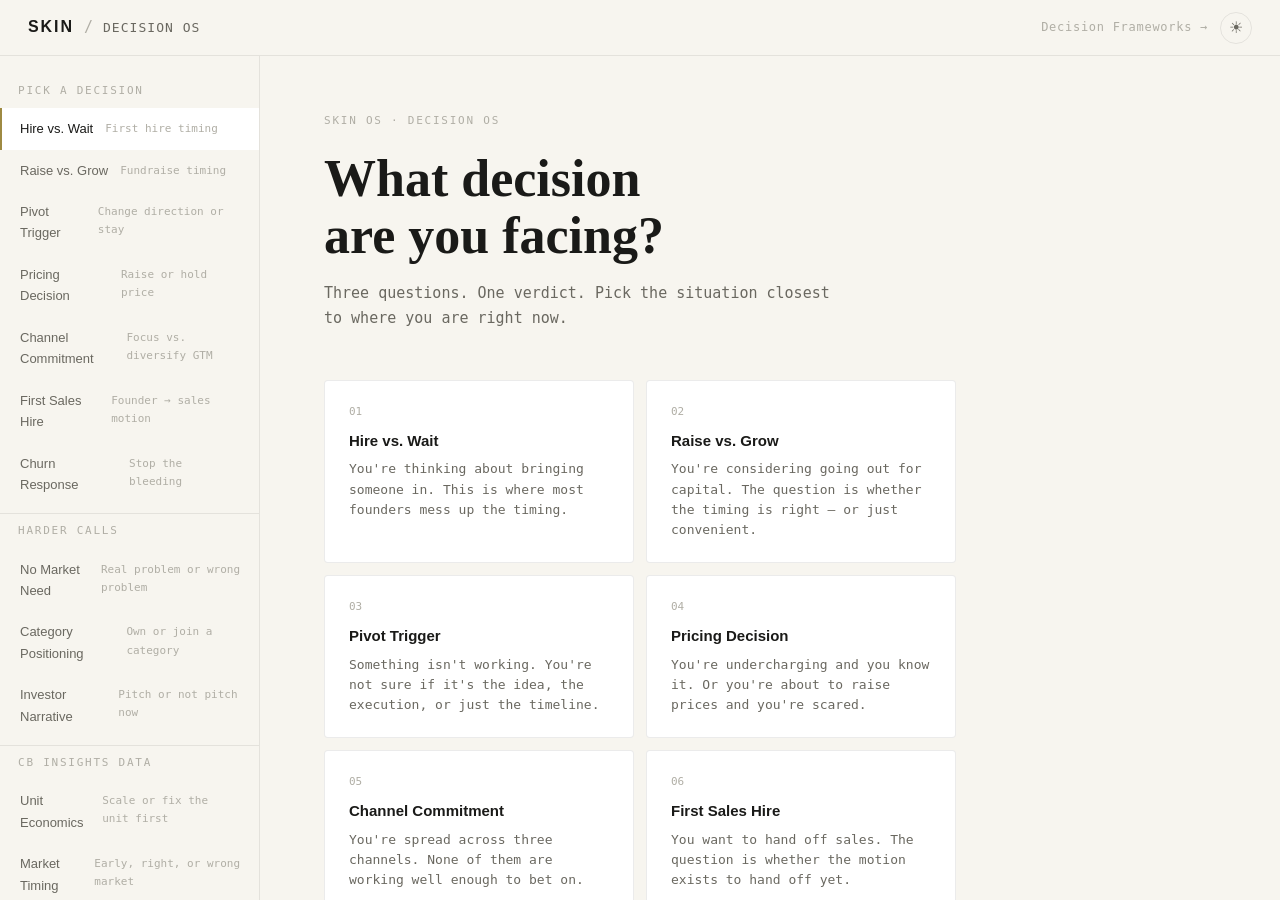
==== commit b0582e5a: "Add files via upload" ====
--- a/skin-decision-os.html
+++ b/skin-decision-os.html
@@ -406,6 +406,16 @@
       <div class="sb-name">Investor Narrative</div>
       <div class="sb-desc">Pitch or not pitch now</div>
     </div>
+    <div class="sb-divider"></div>
+    <div class="sb-section">CB Insights data</div>
+    <div class="sb-item" onclick="openDecision('uniteconomics')">
+      <div class="sb-name">Unit Economics</div>
+      <div class="sb-desc">Scale or fix the unit first</div>
+    </div>
+    <div class="sb-item" onclick="openDecision('timing')">
+      <div class="sb-name">Market Timing</div>
+      <div class="sb-desc">Early, right, or wrong market</div>
+    </div>
   </nav>
 
   <!-- MOBILE NAV -->
@@ -420,6 +430,8 @@
     <button class="mobile-dim-btn" onclick="openDecision('nomarket')">No market</button>
     <button class="mobile-dim-btn" onclick="openDecision('category')">Category</button>
     <button class="mobile-dim-btn" onclick="openDecision('raise2')">Investor pitch</button>
+    <button class="mobile-dim-btn" onclick="openDecision('uniteconomics')">Unit economics</button>
+    <button class="mobile-dim-btn" onclick="openDecision('timing')">Market timing</button>
   </nav>
 
   <!-- MAIN -->
@@ -482,6 +494,16 @@
             <div class="dc-title">Investor Narrative</div>
             <div class="dc-trigger">You're about to pitch. You need to know if the story is ready — or if you're going out too early.</div>
           </div>
+          <div class="decision-card" onclick="openDecision('uniteconomics')">
+            <div class="dc-num">11</div>
+            <div class="dc-title">Unit Economics</div>
+            <div class="dc-trigger">Your numbers seem to work at this scale. The question is whether they survive growth — or collapse under it.</div>
+          </div>
+          <div class="decision-card" onclick="openDecision('timing')">
+            <div class="dc-num">12</div>
+            <div class="dc-title">Market Timing</div>
+            <div class="dc-trigger">Traction is slower than it should be. You need to know if you're early to a real market — or just wrong about it.</div>
+          </div>
         </div>
       </div>
     </div>
@@ -1079,6 +1101,140 @@
         headline: "You're close — but one gap will cost you in every meeting.",
         reason: "Identify your weakest element (origin, milestone, or evidence) and spend 3 weeks on it before starting the process. A tight story with one strong proof point beats a broad story with three weak ones.",
         framework: 'pb-narrative'
+      };
+    }
+  },
+
+  uniteconomics: {
+    title: 'Unit Economics',
+    trigger: "Your numbers work at small scale. The question is whether they survive growth — or collapse under it.",
+    context: "19% of VC-backed startups that shut down since 2023 cited unsustainable unit economics. Most knew the numbers were shaky. They scaled anyway.",
+    steps: [
+      {
+        eyebrow: 'Step 1 of 3 — CAC vs. LTV',
+        q: 'Do you know your Customer Acquisition Cost (CAC) and Lifetime Value (LTV) — with real data, not spreadsheet estimates?',
+        type: 'choice',
+        choices: ['No — I don\'t have clean numbers', 'CAC yes, LTV is a rough guess', 'Both — but LTV is based on < 6 months of data', 'Both — based on 12+ months of real cohort data'],
+        key: 'cac_ltv'
+      },
+      {
+        eyebrow: 'Step 2 of 3 — Payback period',
+        q: 'How long does it take to recover the cost of acquiring a customer?',
+        type: 'choice',
+        choices: ['I don\'t know', 'More than 24 months', '12–24 months', 'Under 12 months'],
+        key: 'payback'
+      },
+      {
+        eyebrow: 'Step 3 of 3 — Direction of travel',
+        q: 'As you\'ve grown, what has happened to your unit economics?',
+        type: 'choice',
+        choices: ['Getting worse — CAC is rising, margins shrinking', 'Roughly flat', 'Improving slightly', 'Improving significantly — clear economies of scale'],
+        key: 'trend'
+      }
+    ],
+    logic: (a) => {
+      if (a.cac_ltv === 'No — I don\'t have clean numbers') return {
+        type: 'stop', label: 'Stop scaling — measure first',
+        headline: "You are flying blind. Every dollar you spend acquiring customers is unaccounted for.",
+        reason: "You cannot fix what you cannot see. Before any growth spend, instrument your funnel: cost per lead, conversion rate at each stage, revenue per customer, and churn. One week of setup saves months of misallocated capital.",
+        framework: 'pb-raise'
+      };
+      if (a.payback === 'More than 24 months') return {
+        type: 'stop', label: 'Do not scale — the unit is broken',
+        headline: "A 24+ month payback period means you need capital just to stand still.",
+        reason: "At this payback period, every new customer costs you more than you earn back in the foreseeable future. Raising to grow makes the hole bigger. Fix the unit — cut CAC, raise price, or improve retention — before adding fuel.",
+        framework: 'pb-price'
+      };
+      if (a.trend === 'Getting worse — CAC is rising, margins shrinking') return {
+        type: 'stop', label: 'Pause growth spend immediately',
+        headline: "Scaling a deteriorating unit is the fastest way to destroy a company.",
+        reason: "Worsening unit economics at scale is not a growing pain — it's a structural problem. Something in your model doesn't work at volume. Find it before you fund it. Common culprits: channel saturation, support costs, discount creep, or pricing pressure from competitors.",
+        framework: 'pb-channel'
+      };
+      if (a.cac_ltv === 'Both — based on 12+ months of real cohort data' && a.payback === 'Under 12 months' && a.trend === 'Improving significantly — clear economies of scale') return {
+        type: 'go', label: 'Scale — the unit supports it',
+        headline: "Strong cohort data, fast payback, improving margins. You have earned the right to grow.",
+        reason: "This is the rare case where the model is genuinely proven. Go raise capital specifically to pour fuel on the acquisition engine — the unit will compound, not collapse.",
+        framework: 'pb-raise'
+      };
+      if (a.payback === 'Under 12 months' && a.trend !== 'Getting worse — CAC is rising, margins shrinking') return {
+        type: 'wait', label: 'Grow carefully — extend your data window',
+        headline: "Your numbers look okay but your data history isn't long enough to be certain.",
+        reason: "Under-12-month payback is healthy, but LTV based on less than a year of cohort data can be dangerously optimistic. Churn often accelerates at 12–18 months. Watch the next two cohort checkpoints before committing to aggressive growth.",
+        framework: 'pb-raise'
+      };
+      return {
+        type: 'fix', label: 'Fix the unit before scaling',
+        headline: "The economics aren't broken — but they aren't proven either.",
+        reason: "A 12–24 month payback is survivable but not scaleable without good capital efficiency. Identify the biggest lever: is it CAC (channel or conversion), price, or retention? Run one focused experiment on that lever before increasing growth spend.",
+        framework: 'pb-price'
+      };
+    }
+  },
+
+  timing: {
+    title: 'Market Timing',
+    trigger: "Something isn't gaining traction the way it should. You need to know if you're early — or just wrong.",
+    context: "29% of recent startup failures cited wrong market timing. The brutal part: being early and being wrong look identical from the inside for the first 18 months.",
+    steps: [
+      {
+        eyebrow: 'Step 1 of 3 — Demand signal',
+        q: 'How are customers currently solving the problem you\'re solving?',
+        type: 'choice',
+        choices: ['They aren\'t — most people don\'t recognize it as a problem yet', 'Manual workarounds, spreadsheets, or internal tools', 'An existing product — but they\'re unhappy with it', 'Multiple competitors actively fighting for this budget'],
+        key: 'demand'
+      },
+      {
+        eyebrow: 'Step 2 of 3 — Forcing function',
+        q: 'Is there a recent event — regulatory change, technology shift, macro condition — that makes this problem more urgent NOW than it was 2 years ago?',
+        type: 'choice',
+        choices: ['No clear forcing function I can name', 'Maybe — I can point to a trend but not a specific trigger', 'Yes — one specific, named event has changed the stakes', 'Yes — multiple converging forces have opened a clear window'],
+        key: 'forcing'
+      },
+      {
+        eyebrow: 'Step 3 of 3 — Buyer behavior',
+        q: 'When you pitch the problem — before you even show the product — what\'s the typical reaction?',
+        type: 'choice',
+        choices: ['Blank stare — they don\'t recognize the problem', '"Interesting but not a priority right now"', '"Yes, this is painful — what do you do?"', '"We\'ve been looking for something exactly like this"'],
+        key: 'reaction'
+      }
+    ],
+    logic: (a) => {
+      if (a.demand === 'They aren\'t — most people don\'t recognize it as a problem yet' && a.forcing === 'No clear forcing function I can name') return {
+        type: 'stop', label: 'Too early — or wrong market',
+        headline: "No existing behavior and no forcing function is the hardest combination to overcome.",
+        reason: "You're not just selling a product — you're trying to create a habit and a category simultaneously. That takes 5–10 years and $50M+ to pull off. Unless you have both the capital and conviction to be that patient, find a version of this problem that people are already trying to solve.",
+        framework: 'pb-nomarket'
+      };
+      if (a.reaction === '"We\'ve been looking for something exactly like this"') return {
+        type: 'go', label: 'Timing is right — move fast',
+        headline: "Pull demand is the clearest timing signal there is.",
+        reason: "When prospects say 'we've been looking for this,' the window is open. The risk isn't timing — it's speed. Someone else is seeing the same signal. Your job now is to close deals and establish reference customers before the market gets crowded.",
+        framework: 'pb-channel'
+      };
+      if (a.demand === 'An existing product — but they\'re unhappy with it' && a.forcing !== 'No clear forcing function I can name') return {
+        type: 'go', label: 'Timing is good — but execution is the variable',
+        headline: "Unhappy customers plus a forcing function is a real market window.",
+        reason: "Unhappy incumbents create the market, forcing functions create urgency. Your job is to convert that unhappiness into pipeline before the incumbent improves or a better-funded competitor arrives. This window is real but not permanent.",
+        framework: 'pb-channel'
+      };
+      if (a.reaction === '"Interesting but not a priority right now"') return {
+        type: 'wait', label: 'Too early — wait for the forcing function',
+        headline: "\"Not a priority\" is a timing problem, not a product problem.",
+        reason: "The problem is recognized but not urgent enough to buy. This means you're early. Options: find the specific buyer persona for whom this is a priority today, wait for the forcing function to arrive, or find a faster-moving adjacent problem that unlocks this one.",
+        framework: 'pb-nomarket'
+      };
+      if (a.demand === 'Multiple competitors actively fighting for this budget') return {
+        type: 'fix', label: 'Timing is fine — positioning is the problem',
+        headline: "When competitors exist and budget exists, timing isn't the issue.",
+        reason: "Multiple competitors fighting for budget means the market is ready. Your challenge isn't timing — it's differentiation. Define the specific segment where you win and stop competing across the full market.",
+        framework: 'pb-category'
+      };
+      return {
+        type: 'wait', label: 'Timing is uncertain — find the early adopter profile',
+        headline: "Mixed signals usually mean you're right on the edge of the window.",
+        reason: "Some people recognize the problem urgently, most don't yet. That's not a bad place to be — but you need to find the specific profile of who's in pain right now and sell only to them. Don't waste resources on the majority who aren't ready yet.",
+        framework: 'pb-nomarket'
       };
     }
   }
